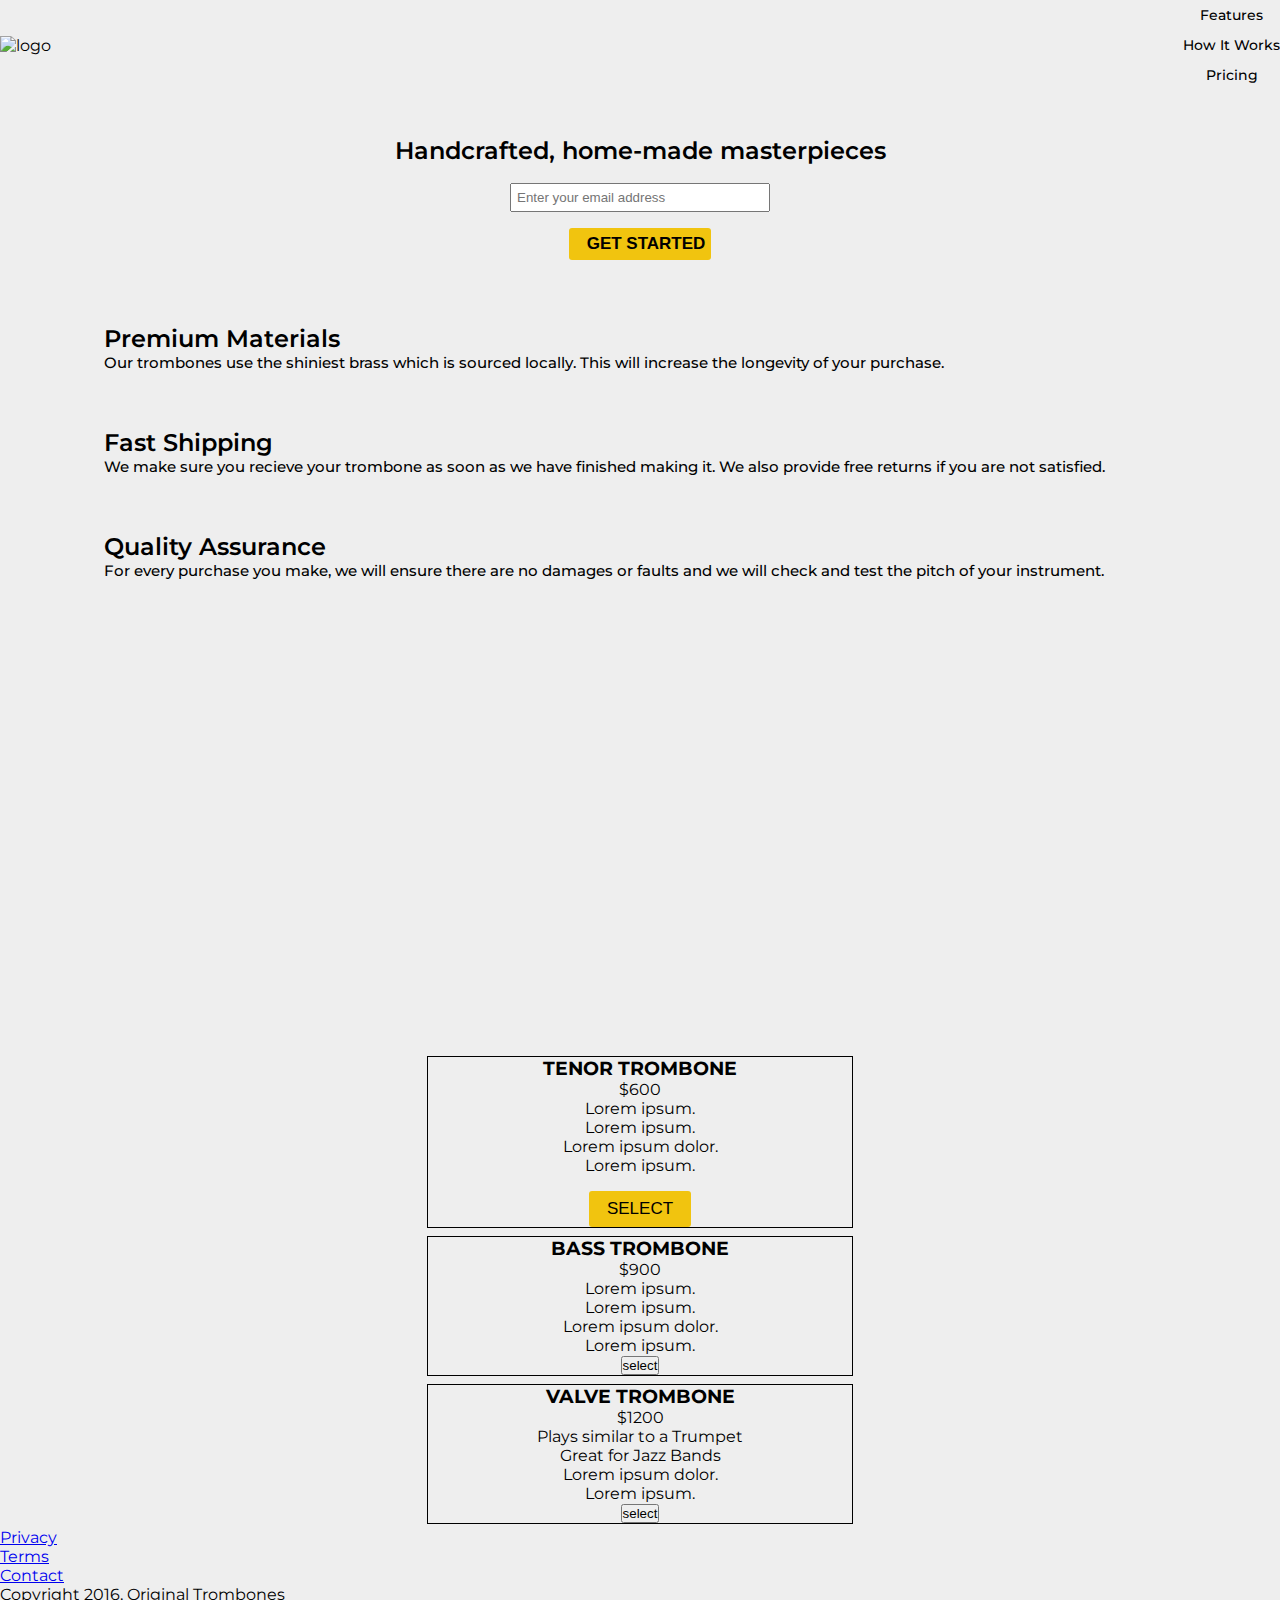
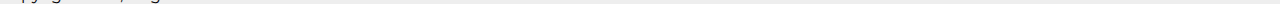
==== 3.Product-Landing-Page/index.html @ 6791e2ad "first commit" ====
<!DOCTYPE html>
<html lang="en">

<head>
    <meta charset="UTF-8" />
    <meta http-equiv="X-UA-Compatible" content="IE=edge" />
    <meta name="viewport" content="width=device-width, initial-scale=1.0" />
    <link rel="preconnect" href="https://fonts.googleapis.com">
    <link rel="preconnect" href="https://fonts.gstatic.com" crossorigin>
    <link href="https://fonts.googleapis.com/css2?family=Montserrat:wght@300;400;500;600;700;800;900&display=swap"
        rel="stylesheet">
    <link rel="stylesheet" href="https://cdnjs.cloudflare.com/ajax/libs/font-awesome/5.15.3/css/all.min.css"
        integrity="sha512-iBBXm8fW90+nuLcSKlbmrPcLa0OT92xO1BIsZ+ywDWZCvqsWgccV3gFoRBv0z+8dLJgyAHIhR35VZc2oM/gI1w=="
        crossorigin="anonymous" referrerpolicy="no-referrer" />
    <title>Product Landing Page</title>
    <link rel="stylesheet" href="style.css" />
</head>

<body>
    <main id="main">
        <header id="header">
            <div class="logo">
                <img src="https://cdn.freecodecamp.org/testable-projects-fcc/images/product-landing-page-logo.png"
                    alt="logo" id="header-img">
            </div>
            <nav id="nav-bar">
                <p class="nav-bar__item">
                    <a href="#features" class="nav-link">Features</a>
                </p>
                <p class="nav-bar__item">
                    <a href="#how-it-work" class="nav-link">How It Works</a>
                </p>
                <p class="nav-bar__item">
                    <a href="#pricing" class="nav-link">Pricing</a>
                </p>
            </nav>
        </header>

        <section id="home-made">
            <h2>Handcrafted, home-made masterpieces</h2>
            <form id="form" action="https://www.freecodecamp.com/email-submit">
                <input type="email" name="email" id="email" required placeholder="Enter your email address">
                <div><input id="submit" type="submit" value="Get started"></div>
            </form>
        </section>

        <section id="features">
            <div class="feature__item">
                <div class="feature__icon">
                    <i class="fas fa-fire"></i>
                </div>
                <div class="feature__content">
                    <h2 class="feature__title">Premium Materials</h2>
                    <p class="feature__desc">Our trombones use the shiniest brass which is sourced locally. This will
                        increase the longevity of your purchase.</p>
                </div>
            </div>
            <div class="feature__item">
                <div class="feature__icon">
                    <i class="fas fa-truck"></i>
                </div>
                <div class="feature__content">
                    <h2 class="feature__title">Fast Shipping</h2>
                    <p class="feature__desc">We make sure you recieve your trombone as soon as we have finished making
                        it. We
                        also provide free returns if you are not satisfied.</p>
                </div>
            </div>
            <div class="feature__item">
                <div class="feature__icon">
                    <i class="fas fa-battery-full"></i>
                </div>
                <div class="feature__content">
                    <h2 class="feature__title">Quality Assurance</h2>
                    <p class="feature__desc">For every purchase you make, we will ensure there are no damages or faults
                        and we will check and test the pitch of your instrument.</p>
                </div>
            </div>
        </section>

        <section id="how-it-work">
            <iframe src="https://www.youtube-nocookie.com/embed/y8Yv4pnO7qc?rel=0&controls=0&showinfo=0" id="video"
                frameborder="0" title="video"></iframe>
        </section>

        <section id="pricing">
            <div class="pricing__item">
                <h3 class="pricing__name">TENOR TROMBONE</h3>
                <p class="pricing__cost">$600</p>
                <div class="pricing__descs">
                    <p>Lorem ipsum.</p>
                    <p>Lorem ipsum.</p>
                    <p>Lorem ipsum dolor.</p>
                    <p>Lorem ipsum.</p>
                </div>
                <button id="submit" class="pricing__btn">select</button>
            </div>
            <div class="pricing__item">
                <h3 class="pricing__name">BASS TROMBONE</h3>
                <p class="pricing__cost">$900</p>
                <div class="pricing__descs">
                    <p>Lorem ipsum.</p>
                    <p>Lorem ipsum.</p>
                    <p>Lorem ipsum dolor.</p>
                    <p>Lorem ipsum.</p>
                </div>
                <button class="pricing__btn">select</button>
            </div>
            <div class="pricing__item">
                <h3 class="pricing__name">VALVE TROMBONE</h3>
                <p class="pricing__cost">$1200</p>
                <div class="pricing__descs">
                    <p>Plays similar to a Trumpet</p>
                    <p>Great for Jazz Bands</p>
                    <p>Lorem ipsum dolor.</p>
                    <p>Lorem ipsum.</p>
                </div>
                <button class="pricing__btn">select</button>
            </div>
        </section>

        <footer id="footer">
            <div class="footer__list">
                <div class="footer__item"><a href="#">Privacy</a></div>
                <div class="footer__item"><a href="#">Terms</a></div>
                <div class="footer__item"><a href="#">Contact</a></div>
            </div>
            <div class="copyright">
                <p>Copyright 2016, Original Trombones</p>
            </div>
        </footer>
    </main>

    <script src="https://cdn.freecodecamp.org/testable-projects-fcc/v1/bundle.js"></script>
</body>

</html>
---- 3.Product-Landing-Page/style.css ----
* {
	margin: 0;
	padding: 0;
	box-sizing: inherit;
}

html {
	font-family: 'Mons';
	font-family: 'Montserrat', sans-serif;
	box-sizing: border-box;
}

#main {
	background-color: #eee;
	padding-top: 100px;
}

#header {
	display: flex;
	align-items: center;
	justify-content: space-between;
	position: fixed;
	top: 0;
	left: 0;
	right: 0;
	background: #eee;
}
#header-img {
	width: 254px;
}

#nav-bar {
	display: flex;
	flex-direction: column;
	text-align: center;
}

.nav-link {
	display: inline-block;
	margin: 6px 0;
	text-decoration: none;
	color: black;
	font-size: 14px;
	font-weight: 500;
}

#home-made {
	text-align: center;
	padding-top: 36px;
}

#home-made > h2 {
	font-size: 24px;
	font-weight: 600;
}

#email {
	padding: 5px;
	width: 260px;
	margin-top: 18px;
}

#submit {
	border: none;
	background: #f1c40f;
	margin-top: 16px;
	padding: 6px 18px;
	padding-right: 6px;
	text-transform: uppercase;
	font-weight: 800;
	border-radius: 3px;
	font-size: 17px;
	cursor: pointer;
}

#features {
	display: flex;
	flex-direction: column;
    margin-top: 36px;
}

.feature__item {
	display: flex;
	align-items: center;
    margin: 28px 0;
}

.feature__icon {
	width: 80px;
    text-align: center;
    margin-right: 24px;
}

.feature__icon > i {
	color: #ff8c00;
	font-size: 46px;
}

.feature__content {
    flex: 1;
}

.feature__title {
    font-size: 24px;
    font-weight: 600;
}

.feature__desc {
    font-size: 15px;
    font-weight: 500;
}

#how-it-work {
    text-align: center;
    margin-top: 50px;
}

#video {
    width: 590px;
    height: 340px;
}

#pricing {
    display: flex;
    flex-direction: column;
    align-items: center;
    text-align: center;
    margin-top: 50px;
}

.pricing__item {
    border: 1px solid black;
    width: 33.3333%;
    margin: 4px 0;
}

.pricing__name {
    
}

.pricing__cost {
    
}

.pricing__descs {
    
}

#submit.pricing__btn {
    font-weight: lighter;
    padding: 8px 18px;
    
}
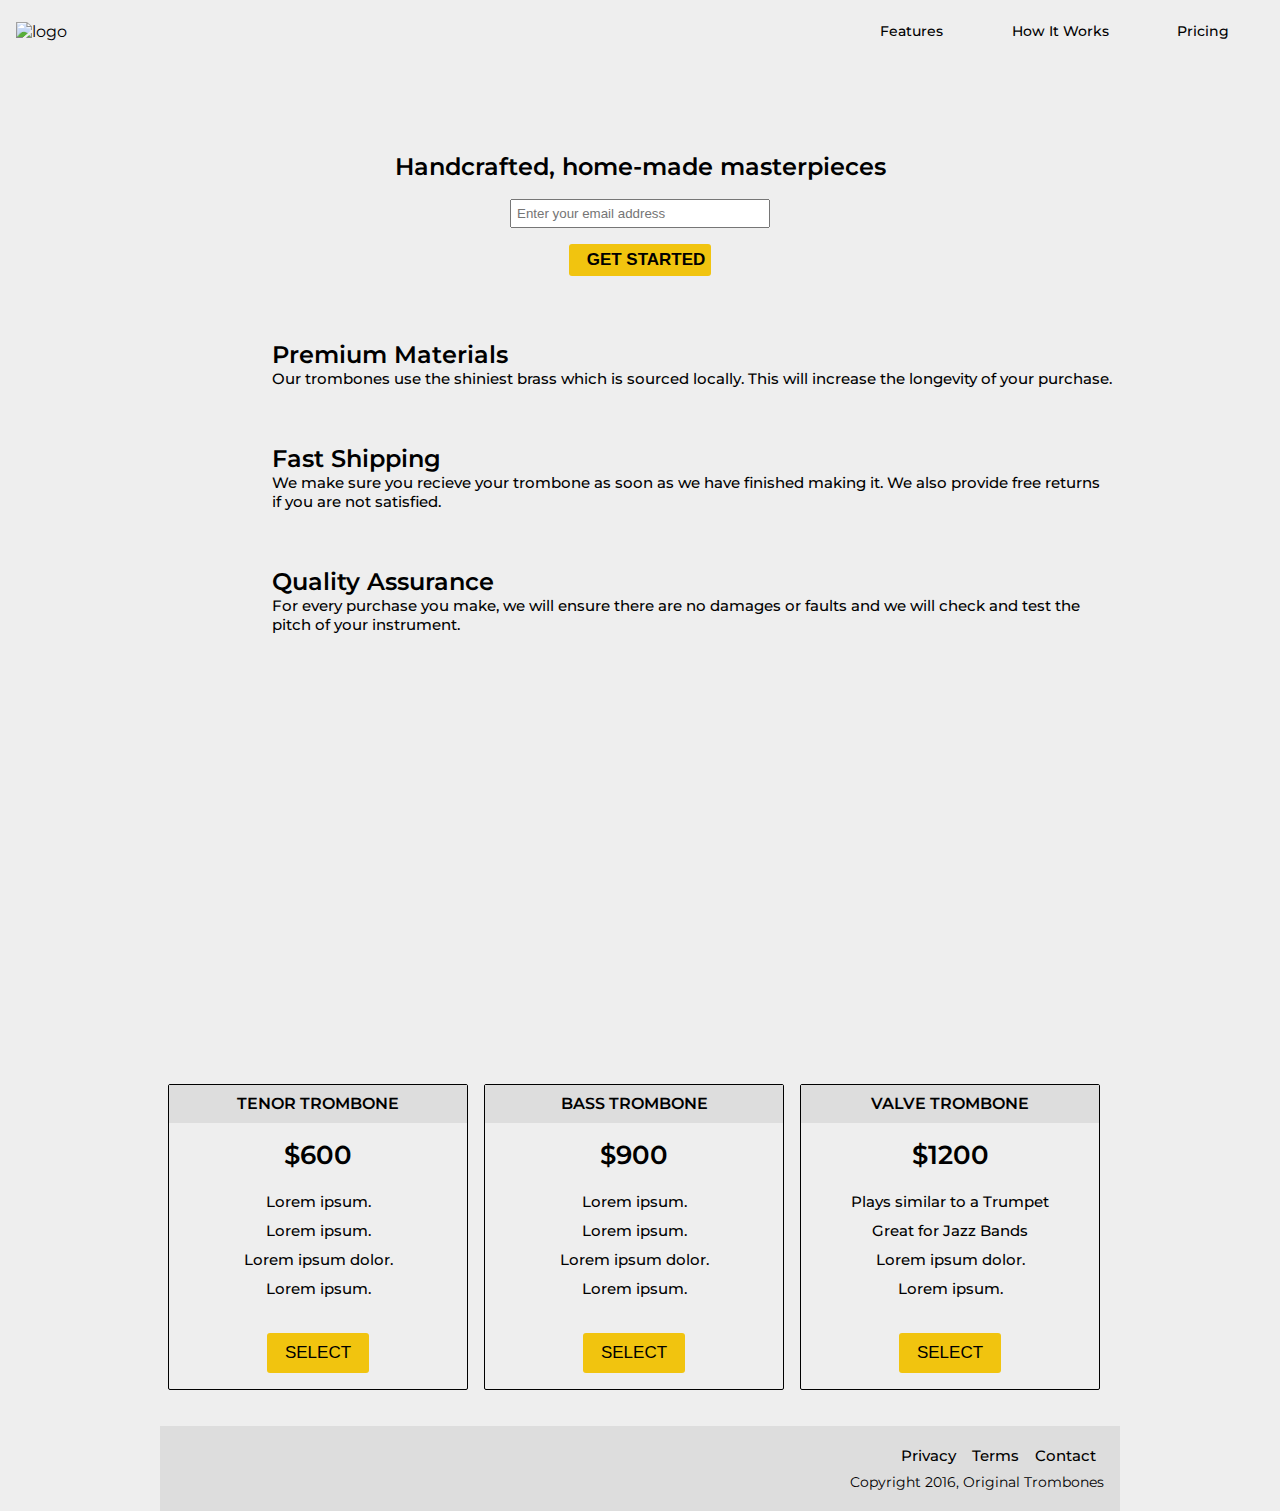
==== commit 6796c0fe: "finish 3.product-landing-page" ====
--- a/3.Product-Landing-Page/index.html
+++ b/3.Product-Landing-Page/index.html
@@ -36,99 +36,101 @@
             </nav>
         </header>
 
-        <section id="home-made">
-            <h2>Handcrafted, home-made masterpieces</h2>
-            <form id="form" action="https://www.freecodecamp.com/email-submit">
-                <input type="email" name="email" id="email" required placeholder="Enter your email address">
-                <div><input id="submit" type="submit" value="Get started"></div>
-            </form>
-        </section>
-
-        <section id="features">
-            <div class="feature__item">
-                <div class="feature__icon">
-                    <i class="fas fa-fire"></i>
+        <div class="main-content">
+            <section id="home-made">
+                <h2>Handcrafted, home-made masterpieces</h2>
+                <form id="form" action="https://www.freecodecamp.com/email-submit">
+                    <input type="email" name="email" id="email" required placeholder="Enter your email address">
+                    <div><input id="submit" type="submit" value="Get started"></div>
+                </form>
+            </section>
+    
+            <section id="features">
+                <div class="feature__item">
+                    <div class="feature__icon">
+                        <i class="fas fa-fire"></i>
+                    </div>
+                    <div class="feature__content">
+                        <h2 class="feature__title">Premium Materials</h2>
+                        <p class="feature__desc">Our trombones use the shiniest brass which is sourced locally. This will
+                            increase the longevity of your purchase.</p>
+                    </div>
                 </div>
-                <div class="feature__content">
-                    <h2 class="feature__title">Premium Materials</h2>
-                    <p class="feature__desc">Our trombones use the shiniest brass which is sourced locally. This will
-                        increase the longevity of your purchase.</p>
+                <div class="feature__item">
+                    <div class="feature__icon">
+                        <i class="fas fa-truck"></i>
+                    </div>
+                    <div class="feature__content">
+                        <h2 class="feature__title">Fast Shipping</h2>
+                        <p class="feature__desc">We make sure you recieve your trombone as soon as we have finished making
+                            it. We
+                            also provide free returns if you are not satisfied.</p>
+                    </div>
                 </div>
-            </div>
-            <div class="feature__item">
-                <div class="feature__icon">
-                    <i class="fas fa-truck"></i>
+                <div class="feature__item">
+                    <div class="feature__icon">
+                        <i class="fas fa-battery-full"></i>
+                    </div>
+                    <div class="feature__content">
+                        <h2 class="feature__title">Quality Assurance</h2>
+                        <p class="feature__desc">For every purchase you make, we will ensure there are no damages or faults
+                            and we will check and test the pitch of your instrument.</p>
+                    </div>
                 </div>
-                <div class="feature__content">
-                    <h2 class="feature__title">Fast Shipping</h2>
-                    <p class="feature__desc">We make sure you recieve your trombone as soon as we have finished making
-                        it. We
-                        also provide free returns if you are not satisfied.</p>
+            </section>
+    
+            <section id="how-it-work">
+                <iframe src="https://www.youtube-nocookie.com/embed/y8Yv4pnO7qc?rel=0&controls=0&showinfo=0" id="video"
+                    frameborder="0" title="video"></iframe>
+            </section>
+    
+            <section id="pricing">
+                <div class="pricing__item">
+                    <h3 class="pricing__name">TENOR TROMBONE</h3>
+                    <p class="pricing__cost">$600</p>
+                    <div class="pricing__descs">
+                        <p>Lorem ipsum.</p>
+                        <p>Lorem ipsum.</p>
+                        <p>Lorem ipsum dolor.</p>
+                        <p>Lorem ipsum.</p>
+                    </div>
+                    <button id="submit" class="pricing__btn">select</button>
                 </div>
-            </div>
-            <div class="feature__item">
-                <div class="feature__icon">
-                    <i class="fas fa-battery-full"></i>
+                <div class="pricing__item">
+                    <h3 class="pricing__name">BASS TROMBONE</h3>
+                    <p class="pricing__cost">$900</p>
+                    <div class="pricing__descs">
+                        <p>Lorem ipsum.</p>
+                        <p>Lorem ipsum.</p>
+                        <p>Lorem ipsum dolor.</p>
+                        <p>Lorem ipsum.</p>
+                    </div>
+                    <button id="submit" class="pricing__btn">select</button>
                 </div>
-                <div class="feature__content">
-                    <h2 class="feature__title">Quality Assurance</h2>
-                    <p class="feature__desc">For every purchase you make, we will ensure there are no damages or faults
-                        and we will check and test the pitch of your instrument.</p>
+                <div class="pricing__item">
+                    <h3 class="pricing__name">VALVE TROMBONE</h3>
+                    <p class="pricing__cost">$1200</p>
+                    <div class="pricing__descs">
+                        <p>Plays similar to a Trumpet</p>
+                        <p>Great for Jazz Bands</p>
+                        <p>Lorem ipsum dolor.</p>
+                        <p>Lorem ipsum.</p>
+                    </div>
+                    <button id="submit" class="pricing__btn">select</button>
                 </div>
-            </div>
-        </section>
-
-        <section id="how-it-work">
-            <iframe src="https://www.youtube-nocookie.com/embed/y8Yv4pnO7qc?rel=0&controls=0&showinfo=0" id="video"
-                frameborder="0" title="video"></iframe>
-        </section>
-
-        <section id="pricing">
-            <div class="pricing__item">
-                <h3 class="pricing__name">TENOR TROMBONE</h3>
-                <p class="pricing__cost">$600</p>
-                <div class="pricing__descs">
-                    <p>Lorem ipsum.</p>
-                    <p>Lorem ipsum.</p>
-                    <p>Lorem ipsum dolor.</p>
-                    <p>Lorem ipsum.</p>
+            </section>
+    
+            <footer id="footer">
+                <div class="footer__list">
+                    <div class="footer__item"><a href="#">Privacy</a></div>
+                    <div class="footer__item"><a href="#">Terms</a></div>
+                    <div class="footer__item"><a href="#">Contact</a></div>
                 </div>
-                <button id="submit" class="pricing__btn">select</button>
-            </div>
-            <div class="pricing__item">
-                <h3 class="pricing__name">BASS TROMBONE</h3>
-                <p class="pricing__cost">$900</p>
-                <div class="pricing__descs">
-                    <p>Lorem ipsum.</p>
-                    <p>Lorem ipsum.</p>
-                    <p>Lorem ipsum dolor.</p>
-                    <p>Lorem ipsum.</p>
+                <div class="copyright">
+                    <p>Copyright 2016, Original Trombones</p>
                 </div>
-                <button class="pricing__btn">select</button>
-            </div>
-            <div class="pricing__item">
-                <h3 class="pricing__name">VALVE TROMBONE</h3>
-                <p class="pricing__cost">$1200</p>
-                <div class="pricing__descs">
-                    <p>Plays similar to a Trumpet</p>
-                    <p>Great for Jazz Bands</p>
-                    <p>Lorem ipsum dolor.</p>
-                    <p>Lorem ipsum.</p>
-                </div>
-                <button class="pricing__btn">select</button>
-            </div>
-        </section>
-
-        <footer id="footer">
-            <div class="footer__list">
-                <div class="footer__item"><a href="#">Privacy</a></div>
-                <div class="footer__item"><a href="#">Terms</a></div>
-                <div class="footer__item"><a href="#">Contact</a></div>
-            </div>
-            <div class="copyright">
-                <p>Copyright 2016, Original Trombones</p>
-            </div>
-        </footer>
+            </footer>
+        </div>
     </main>
 
     <script src="https://cdn.freecodecamp.org/testable-projects-fcc/v1/bundle.js"></script>
--- a/3.Product-Landing-Page/style.css
+++ b/3.Product-Landing-Page/style.css
@@ -8,6 +8,7 @@
 	font-family: 'Mons';
 	font-family: 'Montserrat', sans-serif;
 	box-sizing: border-box;
+	scroll-behavior: smooth;
 }
 
 #main {
@@ -17,6 +18,7 @@
 
 #header {
 	display: flex;
+	flex-direction: column;
 	align-items: center;
 	justify-content: space-between;
 	position: fixed;
@@ -24,7 +26,9 @@
 	left: 0;
 	right: 0;
 	background: #eee;
-}
+	padding: 16px;
+}
+
 #header-img {
 	width: 254px;
 }
@@ -32,6 +36,7 @@
 #nav-bar {
 	display: flex;
 	flex-direction: column;
+	justify-content: space-around;
 	text-align: center;
 }
 
@@ -44,9 +49,14 @@
 	font-weight: 500;
 }
 
+.main-content {
+	max-width: 960px;
+	margin: 0 auto;
+}
+
 #home-made {
 	text-align: center;
-	padding-top: 36px;
+	padding-top: 52px;
 }
 
 #home-made > h2 {
@@ -76,19 +86,22 @@
 #features {
 	display: flex;
 	flex-direction: column;
-    margin-top: 36px;
+	margin-top: 36px;
+	padding: 0 8px;
 }
 
 .feature__item {
 	display: flex;
 	align-items: center;
-    margin: 28px 0;
+	margin: 28px 0;
+	text-align: center;
 }
 
 .feature__icon {
 	width: 80px;
-    text-align: center;
-    margin-right: 24px;
+	text-align: center;
+	margin-right: 24px;
+	display: none;
 }
 
 .feature__icon > i {
@@ -97,57 +110,162 @@
 }
 
 .feature__content {
-    flex: 1;
+	flex: 1;
 }
 
 .feature__title {
-    font-size: 24px;
-    font-weight: 600;
+	font-size: 24px;
+	font-weight: 600;
 }
 
 .feature__desc {
-    font-size: 15px;
-    font-weight: 500;
+	font-size: 15px;
+	font-weight: 500;
 }
 
 #how-it-work {
-    text-align: center;
-    margin-top: 50px;
+	text-align: center;
+	margin-top: 50px;
 }
 
 #video {
-    width: 590px;
-    height: 340px;
+	max-width: 560px;
+	width: 100%;
+	height: 318px;
 }
 
 #pricing {
-    display: flex;
-    flex-direction: column;
-    align-items: center;
-    text-align: center;
-    margin-top: 50px;
+	display: flex;
+	flex-direction: column;
+	align-items: center;
+	text-align: center;
+	margin-top: 50px;
 }
 
 .pricing__item {
-    border: 1px solid black;
-    width: 33.3333%;
-    margin: 4px 0;
+	border: 1px solid black;
+	max-width: 300px;
+	width: 100%;
+	margin: 4px 0;
+	border-radius: 2px;
 }
 
 .pricing__name {
-    
+	background-color: #ddd;
+	line-height: 2.4;
+	font-weight: 600;
+	font-size: 16px;
 }
 
 .pricing__cost {
-    
+	font-size: 26px;
+	font-weight: 600;
+	padding: 16px 0;
 }
 
 .pricing__descs {
-    
+	margin-bottom: 14px;
+}
+
+.pricing__descs > p {
+	padding: 5px 0;
+	font-weight: 500;
+	font-size: 15px;
 }
 
 #submit.pricing__btn {
-    font-weight: lighter;
-    padding: 8px 18px;
-    
-}
+	font-weight: lighter;
+	padding: 10px 18px;
+	margin-bottom: 16px;
+}
+
+#footer {
+	margin-top: 36px;
+	background-color: #ddd;
+	display: flex;
+	align-items: flex-end;
+	flex-direction: column;
+	padding: 20px 16px;
+}
+
+.footer__list {
+	display: flex;
+}
+
+.footer__item {
+	margin: 0 8px;
+}
+
+.footer__item > a {
+	text-decoration: none;
+	color: black;
+	font-size: 15px;
+	font-weight: 500;
+}
+
+.copyright {
+	display: block;
+	font-size: 14px;
+	margin-top: 8px;
+}
+
+/* responsive */
+@media (min-width: 550px) {
+	.feature__icon {
+		display: block;
+	}
+
+	.feature__item {
+		text-align: unset;
+	}
+}
+
+@media (min-width: 600px) {
+	#header {
+		flex-direction: row;
+	}
+
+	#nav-bar {
+		margin-right: 40px;
+	}
+}
+
+@media (min-width: 650px) {
+	#nav-bar {
+		flex: 0.82;
+		flex-direction: row;
+		margin-right: 0;
+	}
+
+	#header-img {
+		width: 300px;
+	}
+}
+
+@media (min-width: 800px) {
+	#nav-bar {
+		flex: 0.6;
+	}
+
+	#pricing {
+		flex-direction: row;
+	}
+
+	.pricing__item {
+
+		flex: 1;
+		margin: 0 8px;
+	}
+}
+
+@media (min-width: 960px) {
+	#nav-bar {
+		flex: 0.45;
+	}
+}
+
+@media (min-width: 1200px) {
+	#nav-bar {
+		flex: 0.35;
+	}
+}
